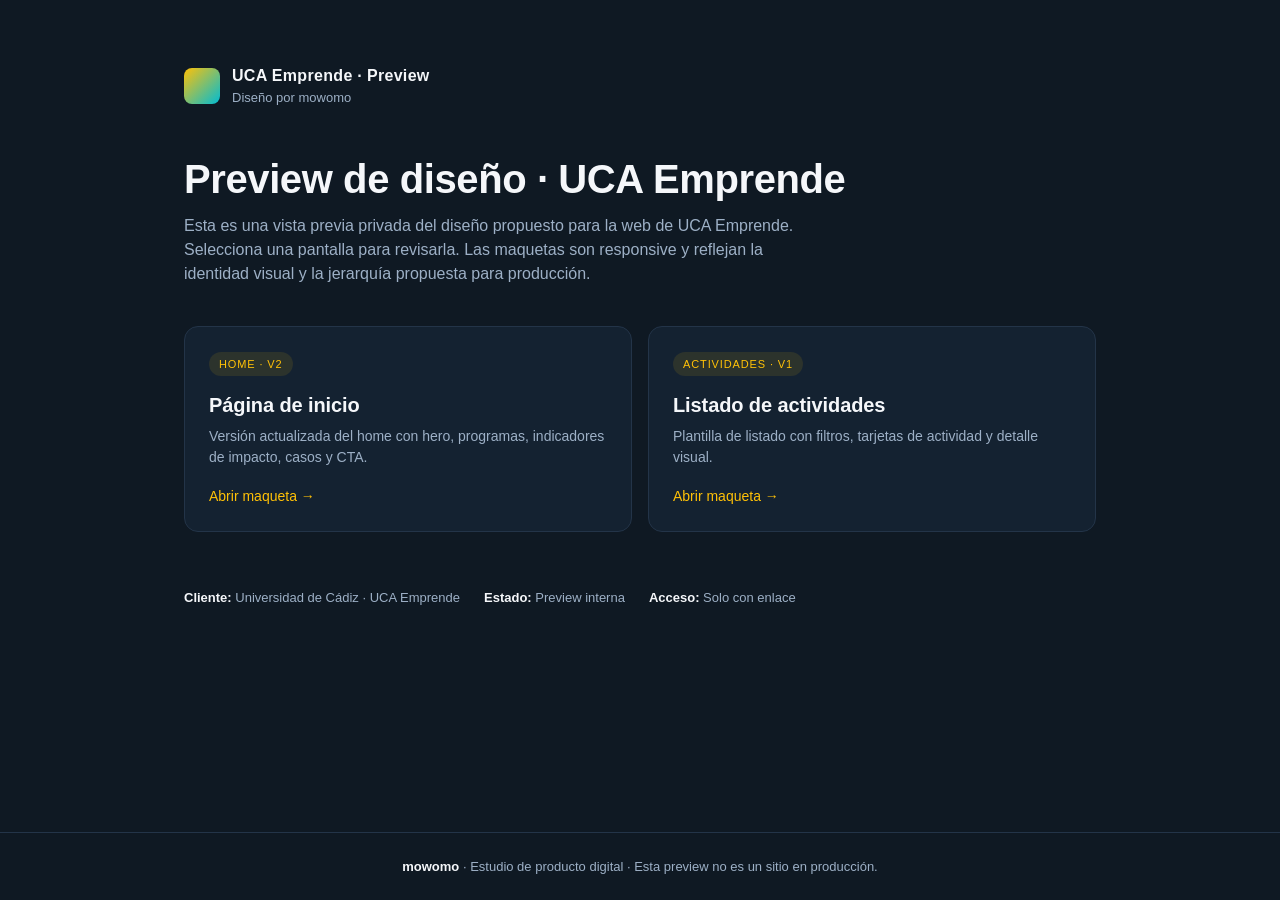
==== index.html @ f1058356 "feat: preview UCA Emprende (home v2 + actividades v1)" ====
<!DOCTYPE html>
<html lang="es">
<head>
<meta charset="UTF-8" />
<meta name="viewport" content="width=device-width, initial-scale=1.0" />
<meta name="robots" content="noindex, nofollow" />
<title>UCA Emprende · Preview de diseño</title>
<style>
  :root {
    --bg: #0F1923;
    --panel: #142231;
    --border: #233448;
    --text: #F5F7FA;
    --muted: #9DB0C6;
    --accent: #FFC107;
    --accent-2: #00BCD4;
  }
  *, *::before, *::after { box-sizing: border-box; }
  html, body { margin: 0; padding: 0; }
  body {
    background: var(--bg);
    color: var(--text);
    font-family: -apple-system, BlinkMacSystemFont, "Segoe UI", Roboto, "Helvetica Neue", Arial, sans-serif;
    min-height: 100vh;
    display: flex;
    flex-direction: column;
    line-height: 1.5;
  }
  main {
    flex: 1;
    max-width: 960px;
    margin: 0 auto;
    padding: 64px 24px;
    width: 100%;
  }
  header.brand {
    display: flex;
    align-items: center;
    gap: 12px;
    margin-bottom: 48px;
  }
  .brand-mark {
    width: 36px; height: 36px;
    border-radius: 8px;
    background: linear-gradient(135deg, var(--accent) 0%, var(--accent-2) 100%);
  }
  .brand-text { font-weight: 600; letter-spacing: 0.02em; }
  .brand-sub { color: var(--muted); font-size: 13px; }
  h1 {
    font-size: clamp(28px, 4vw, 40px);
    line-height: 1.15;
    margin: 0 0 12px;
    letter-spacing: -0.01em;
  }
  .lead {
    color: var(--muted);
    max-width: 640px;
    font-size: 16px;
    margin: 0 0 40px;
  }
  .grid {
    display: grid;
    grid-template-columns: 1fr;
    gap: 16px;
  }
  @media (min-width: 720px) {
    .grid { grid-template-columns: 1fr 1fr; }
  }
  .card {
    display: block;
    background: var(--panel);
    border: 1px solid var(--border);
    border-radius: 14px;
    padding: 24px;
    color: var(--text);
    text-decoration: none;
    transition: transform 0.15s ease, border-color 0.15s ease, background 0.15s ease;
  }
  .card:hover {
    transform: translateY(-2px);
    border-color: var(--accent);
    background: #182a3c;
  }
  .card-tag {
    display: inline-block;
    font-size: 11px;
    text-transform: uppercase;
    letter-spacing: 0.08em;
    color: var(--accent);
    background: rgba(255, 193, 7, 0.1);
    padding: 4px 10px;
    border-radius: 999px;
    margin-bottom: 14px;
  }
  .card h2 {
    margin: 0 0 6px;
    font-size: 20px;
    letter-spacing: -0.005em;
  }
  .card p {
    margin: 0;
    color: var(--muted);
    font-size: 14px;
  }
  .card-arrow {
    margin-top: 18px;
    color: var(--accent);
    font-size: 14px;
    font-weight: 500;
  }
  footer {
    border-top: 1px solid var(--border);
    padding: 24px;
    text-align: center;
    color: var(--muted);
    font-size: 13px;
  }
  footer strong { color: var(--text); font-weight: 600; }
  .meta {
    margin-top: 56px;
    display: flex;
    flex-wrap: wrap;
    gap: 12px 24px;
    color: var(--muted);
    font-size: 13px;
  }
  .meta b { color: var(--text); font-weight: 600; }
</style>
</head>
<body>
  <main>
    <header class="brand">
      <div class="brand-mark" aria-hidden="true"></div>
      <div>
        <div class="brand-text">UCA Emprende · Preview</div>
        <div class="brand-sub">Diseño por mowomo</div>
      </div>
    </header>

    <h1>Preview de diseño · UCA Emprende</h1>
    <p class="lead">
      Esta es una vista previa privada del diseño propuesto para la web de UCA Emprende.
      Selecciona una pantalla para revisarla. Las maquetas son responsive y reflejan
      la identidad visual y la jerarquía propuesta para producción.
    </p>

    <div class="grid">
      <a class="card" href="home-v2.html">
        <span class="card-tag">Home · v2</span>
        <h2>Página de inicio</h2>
        <p>Versión actualizada del home con hero, programas, indicadores de impacto, casos y CTA.</p>
        <div class="card-arrow">Abrir maqueta →</div>
      </a>

      <a class="card" href="actividades.html">
        <span class="card-tag">Actividades · v1</span>
        <h2>Listado de actividades</h2>
        <p>Plantilla de listado con filtros, tarjetas de actividad y detalle visual.</p>
        <div class="card-arrow">Abrir maqueta →</div>
      </a>
    </div>

    <div class="meta">
      <span><b>Cliente:</b> Universidad de Cádiz · UCA Emprende</span>
      <span><b>Estado:</b> Preview interna</span>
      <span><b>Acceso:</b> Solo con enlace</span>
    </div>
  </main>

  <footer>
    <strong>mowomo</strong> · Estudio de producto digital · Esta preview no es un sitio en producción.
  </footer>
</body>
</html>
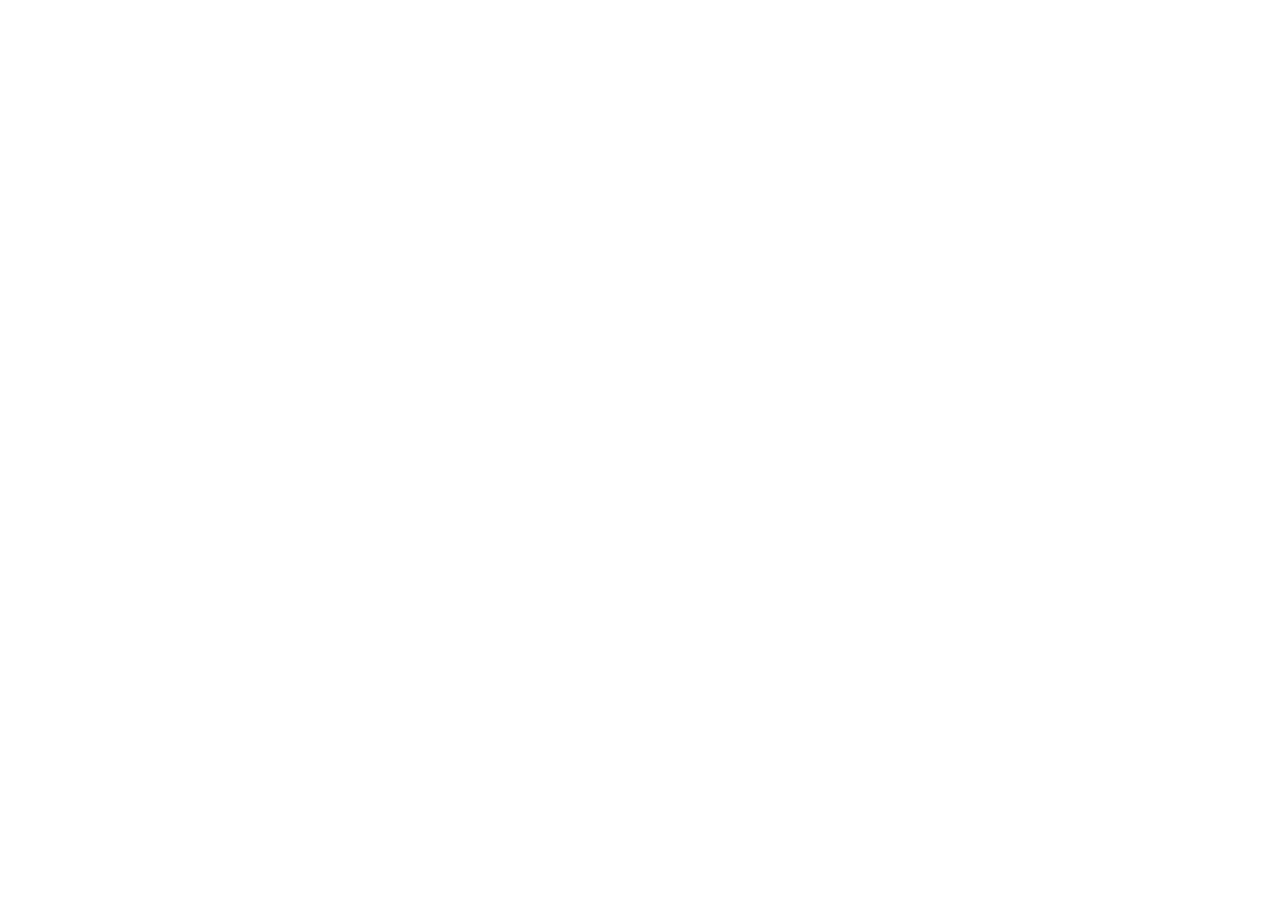
==== commit 6d16801d: "feat: nuevo diseno UCA Emprende (Nueva Home + Actividades, React+Babel standalone)" ====
--- a/index.html
+++ b/index.html
@@ -1,174 +1,80 @@
-<!DOCTYPE html>
+<!doctype html>
 <html lang="es">
 <head>
-<meta charset="UTF-8" />
-<meta name="viewport" content="width=device-width, initial-scale=1.0" />
-<meta name="robots" content="noindex, nofollow" />
-<title>UCA Emprende · Preview de diseño</title>
-<style>
-  :root {
-    --bg: #0F1923;
-    --panel: #142231;
-    --border: #233448;
-    --text: #F5F7FA;
-    --muted: #9DB0C6;
-    --accent: #FFC107;
-    --accent-2: #00BCD4;
-  }
-  *, *::before, *::after { box-sizing: border-box; }
-  html, body { margin: 0; padding: 0; }
-  body {
-    background: var(--bg);
-    color: var(--text);
-    font-family: -apple-system, BlinkMacSystemFont, "Segoe UI", Roboto, "Helvetica Neue", Arial, sans-serif;
-    min-height: 100vh;
-    display: flex;
-    flex-direction: column;
-    line-height: 1.5;
-  }
-  main {
-    flex: 1;
-    max-width: 960px;
-    margin: 0 auto;
-    padding: 64px 24px;
-    width: 100%;
-  }
-  header.brand {
-    display: flex;
-    align-items: center;
-    gap: 12px;
-    margin-bottom: 48px;
-  }
-  .brand-mark {
-    width: 36px; height: 36px;
-    border-radius: 8px;
-    background: linear-gradient(135deg, var(--accent) 0%, var(--accent-2) 100%);
-  }
-  .brand-text { font-weight: 600; letter-spacing: 0.02em; }
-  .brand-sub { color: var(--muted); font-size: 13px; }
-  h1 {
-    font-size: clamp(28px, 4vw, 40px);
-    line-height: 1.15;
-    margin: 0 0 12px;
-    letter-spacing: -0.01em;
-  }
-  .lead {
-    color: var(--muted);
-    max-width: 640px;
-    font-size: 16px;
-    margin: 0 0 40px;
-  }
-  .grid {
-    display: grid;
-    grid-template-columns: 1fr;
-    gap: 16px;
-  }
-  @media (min-width: 720px) {
-    .grid { grid-template-columns: 1fr 1fr; }
-  }
-  .card {
-    display: block;
-    background: var(--panel);
-    border: 1px solid var(--border);
-    border-radius: 14px;
-    padding: 24px;
-    color: var(--text);
-    text-decoration: none;
-    transition: transform 0.15s ease, border-color 0.15s ease, background 0.15s ease;
-  }
-  .card:hover {
-    transform: translateY(-2px);
-    border-color: var(--accent);
-    background: #182a3c;
-  }
-  .card-tag {
-    display: inline-block;
-    font-size: 11px;
-    text-transform: uppercase;
-    letter-spacing: 0.08em;
-    color: var(--accent);
-    background: rgba(255, 193, 7, 0.1);
-    padding: 4px 10px;
-    border-radius: 999px;
-    margin-bottom: 14px;
-  }
-  .card h2 {
-    margin: 0 0 6px;
-    font-size: 20px;
-    letter-spacing: -0.005em;
-  }
-  .card p {
-    margin: 0;
-    color: var(--muted);
-    font-size: 14px;
-  }
-  .card-arrow {
-    margin-top: 18px;
-    color: var(--accent);
-    font-size: 14px;
-    font-weight: 500;
-  }
-  footer {
-    border-top: 1px solid var(--border);
-    padding: 24px;
-    text-align: center;
-    color: var(--muted);
-    font-size: 13px;
-  }
-  footer strong { color: var(--text); font-weight: 600; }
-  .meta {
-    margin-top: 56px;
-    display: flex;
-    flex-wrap: wrap;
-    gap: 12px 24px;
-    color: var(--muted);
-    font-size: 13px;
-  }
-  .meta b { color: var(--text); font-weight: 600; }
-</style>
+  <meta charset="utf-8">
+  <meta name="viewport" content="width=1280">
+  <title>UCA Emprende — Nueva Home</title>
+  <link rel="stylesheet" href="colors_and_type.css">
+  <style>
+    html, body { margin: 0; padding: 0; background: var(--color-bg-base); color: var(--color-text-body); }
+    * { box-sizing: border-box; }
+    a { color: inherit; }
+    strong { font-weight: 700; }
+  </style>
+  <script src="https://unpkg.com/react@18.3.1/umd/react.development.js" integrity="sha384-hD6/rw4ppMLGNu3tX5cjIb+uRZ7UkRJ6BPkLpg4hAu/6onKUg4lLsHAs9EBPT82L" crossorigin="anonymous"></script>
+  <script src="https://unpkg.com/react-dom@18.3.1/umd/react-dom.development.js" integrity="sha384-u6aeetuaXnQ38mYT8rp6sbXaQe3NL9t+IBXmnYxwkUI2Hw4bsp2Wvmx4yRQF1uAm" crossorigin="anonymous"></script>
+  <script src="https://unpkg.com/@babel/standalone@7.29.0/babel.min.js" integrity="sha384-m08KidiNqLdpJqLq95G/LEi8Qvjl/xUYll3QILypMoQ65QorJ9Lvtp2RXYGBFj1y" crossorigin="anonymous"></script>
 </head>
 <body>
-  <main>
-    <header class="brand">
-      <div class="brand-mark" aria-hidden="true"></div>
-      <div>
-        <div class="brand-text">UCA Emprende · Preview</div>
-        <div class="brand-sub">Diseño por mowomo</div>
-      </div>
-    </header>
+  <div id="root"></div>
 
-    <h1>Preview de diseño · UCA Emprende</h1>
-    <p class="lead">
-      Esta es una vista previa privada del diseño propuesto para la web de UCA Emprende.
-      Selecciona una pantalla para revisarla. Las maquetas son responsive y reflejan
-      la identidad visual y la jerarquía propuesta para producción.
-    </p>
+  <script type="text/babel" src="src/Primitives.jsx"></script>
+  <script type="text/babel" src="src/Layout.jsx"></script>
+  <script type="text/babel" src="src/Cards.jsx"></script>
+  <script type="text/babel" src="src/HeroAnimationCompact.jsx"></script>
+  <script type="text/babel" src="src/HeroEditorial.jsx"></script>
+  <script type="text/babel" src="src/FlagshipAndActivities.jsx"></script>
+  <script type="text/babel" src="src/ServicesAndOlivillo.jsx"></script>
+  <script type="text/babel" src="src/StoriesAndNewsletter.jsx"></script>
+  <script type="text/babel" src="src/NuevaHome.jsx"></script>
+  <script type="text/babel" src="src/TweaksPanel.jsx"></script>
 
-    <div class="grid">
-      <a class="card" href="home-v2.html">
-        <span class="card-tag">Home · v2</span>
-        <h2>Página de inicio</h2>
-        <p>Versión actualizada del home con hero, programas, indicadores de impacto, casos y CTA.</p>
-        <div class="card-arrow">Abrir maqueta →</div>
-      </a>
+  <script type="text/babel">
+    const { useState, useEffect } = React;
 
-      <a class="card" href="actividades.html">
-        <span class="card-tag">Actividades · v1</span>
-        <h2>Listado de actividades</h2>
-        <p>Plantilla de listado con filtros, tarjetas de actividad y detalle visual.</p>
-        <div class="card-arrow">Abrir maqueta →</div>
-      </a>
-    </div>
+    const TWEAK_DEFAULTS = /*EDITMODE-BEGIN*/{
+      "accentIntensity": "normal",
+      "showFlagship": false,
+      "showStories": true,
+      "density": "airy"
+    }/*EDITMODE-END*/;
 
-    <div class="meta">
-      <span><b>Cliente:</b> Universidad de Cádiz · UCA Emprende</span>
-      <span><b>Estado:</b> Preview interna</span>
-      <span><b>Acceso:</b> Solo con enlace</span>
-    </div>
-  </main>
+    function App() {
+      const [tweaks, setTweaks] = useState(TWEAK_DEFAULTS);
+      const [editMode, setEditMode] = useState(false);
 
-  <footer>
-    <strong>mowomo</strong> · Estudio de producto digital · Esta preview no es un sitio en producción.
-  </footer>
+      useEffect(() => {
+        const handler = (e) => {
+          if (!e.data || typeof e.data !== "object") return;
+          if (e.data.type === "__activate_edit_mode") setEditMode(true);
+          if (e.data.type === "__deactivate_edit_mode") setEditMode(false);
+        };
+        window.addEventListener("message", handler);
+        try { window.parent.postMessage({ type: "__edit_mode_available" }, "*"); } catch (err) {}
+        return () => window.removeEventListener("message", handler);
+      }, []);
+
+      const navigate = (page) => {
+        // Por ahora sólo la home; navegación expone los IDs esperados por el layout
+        if (page === "actividades") {
+          window.scrollTo({ top: document.querySelector('[data-section="activities"]')?.offsetTop || 0, behavior: "smooth" });
+        }
+      };
+
+      return (
+        <div>
+          <IntranetBar />
+          <Header current="inicio" onNavigate={navigate} />
+          <div data-screen-label="01 Home">
+            <NuevaHome tweaks={tweaks} onNavigate={navigate} />
+          </div>
+          <Footer />
+          <TweaksPanel tweaks={tweaks} setTweaks={setTweaks} visible={editMode} />
+        </div>
+      );
+    }
+
+    ReactDOM.createRoot(document.getElementById("root")).render(<App />);
+  </script>
 </body>
 </html>
--- a/colors_and_type.css
+++ b/colors_and_type.css
@@ -0,0 +1,309 @@
+/* ============================================================
+   UCA EMPRENDE — Design Tokens (single source of truth)
+   Derived from Manual de Identidad Visual UCA + Manual de Estilo Web UCA
+   ============================================================ */
+
+/* Load Lato — obligatory family for all UCA.es system */
+/* Self-hosted files live in ./fonts — provided by the client */
+@font-face {
+  font-family: "Lato";
+  src: url("fonts/Lato-Thin.ttf") format("truetype");
+  font-weight: 100;
+  font-style: normal;
+  font-display: swap;
+}
+@font-face {
+  font-family: "Lato";
+  src: url("fonts/Lato-ThinItalic.ttf") format("truetype");
+  font-weight: 100;
+  font-style: italic;
+  font-display: swap;
+}
+@font-face {
+  font-family: "Lato";
+  src: url("fonts/Lato-Light.ttf") format("truetype");
+  font-weight: 300;
+  font-style: normal;
+  font-display: swap;
+}
+@font-face {
+  font-family: "Lato";
+  src: url("fonts/Lato-LightItalic.ttf") format("truetype");
+  font-weight: 300;
+  font-style: italic;
+  font-display: swap;
+}
+@font-face {
+  font-family: "Lato";
+  src: url("fonts/Lato-Regular.ttf") format("truetype");
+  font-weight: 400;
+  font-style: normal;
+  font-display: swap;
+}
+@font-face {
+  font-family: "Lato";
+  src: url("fonts/Lato-Italic.ttf") format("truetype");
+  font-weight: 400;
+  font-style: italic;
+  font-display: swap;
+}
+@font-face {
+  font-family: "Lato";
+  src: url("fonts/Lato-Bold.ttf") format("truetype");
+  font-weight: 700;
+  font-style: normal;
+  font-display: swap;
+}
+@font-face {
+  font-family: "Lato";
+  src: url("fonts/Lato-BoldItalic.ttf") format("truetype");
+  font-weight: 700;
+  font-style: italic;
+  font-display: swap;
+}
+@font-face {
+  font-family: "Lato";
+  src: url("fonts/Lato-Black.ttf") format("truetype");
+  font-weight: 900;
+  font-style: normal;
+  font-display: swap;
+}
+@font-face {
+  font-family: "Lato";
+  src: url("fonts/Lato-BlackItalic.ttf") format("truetype");
+  font-weight: 900;
+  font-style: italic;
+  font-display: swap;
+}
+
+:root {
+  /* ---------- BRAND ---------- */
+  --color-brand-primary: #005877;   /* Azul UCA · Pantone 308 */
+  --color-brand-accent:  #E87B00;   /* Naranja UCA · Pantone 152 */
+  --color-brand-neutral: #6B6E6D;   /* Gris UCA · Pantone Cool Gray 9 */
+
+  /* Hover variants (pre-computed) */
+  --color-brand-primary-hover: #004864;
+  --color-brand-accent-hover:  #cc6a00;
+
+  /* ---------- INSTITUTIONAL DARK (UCA web system) ---------- */
+  --color-header-dark:  #2e3d43;   /* Footer obligatorio, dark bands */
+  --color-header-mid:   #384850;   /* "Destacamos" blocks */
+  --color-header-light: #455a64;   /* Soft dark variant */
+
+  /* ---------- TEXT ---------- */
+  --color-text-primary:   #1a2428;  /* H1-H2, quasi-black with blue tint */
+  --color-text-body:      #3c3c3b;  /* Body copy · oficial UCA web */
+  --color-text-secondary: #6B6E6D;  /* Labels, metadata, captions */
+  --color-text-tertiary:  #9ca3af;  /* Placeholders, disabled */
+  --color-text-accent:    #E87B00;  /* Dates, actionable inline links */
+  --color-text-inverse:   #ffffff;
+
+  /* ---------- SURFACE ---------- */
+  --color-bg-base:         #ffffff;
+  --color-bg-alt:          #f7f9fb;  /* Banded sections with micro blue tint */
+  --color-bg-banda:        #ededed;  /* UCA official band grey */
+  --color-bg-muted:        #f0f2f5;  /* Neutral chips / badges */
+  --color-bg-dark:         #2e3d43;  /* Footer / dark blocks */
+  --color-bg-accent-tint:  #fff1e0;  /* Date badges, highlighted category pills */
+  --color-bg-brand-tint:   #e6f0f4;  /* Soft UCA-blue backgrounds */
+
+  /* ---------- BORDER ---------- */
+  --color-border-subtle:   #e5e7eb;
+  --color-border-default:  #d1d5db;
+  --color-border-strong:   #9ca3af;
+  --color-border-brand:    #005877;
+  --color-border-accent:   #E87B00;
+
+  /* ---------- SHADOWS (chromatic — UCA blue tint, never pure neutral) ---------- */
+  --shadow-none: none;
+  --shadow-sm:  0 1px 2px rgba(16,24,40,0.04);
+  --shadow-md:  0 1px 2px rgba(16,24,40,0.04), 0 2px 8px rgba(0,88,119,0.04);
+  --shadow-lg:  0 4px 12px rgba(16,24,40,0.06), 0 8px 24px rgba(0,88,119,0.08);
+  --shadow-xl:  0 12px 24px rgba(16,24,40,0.08), 0 24px 48px rgba(0,88,119,0.10);
+  --shadow-focus: 0 0 0 3px rgba(232,123,0,0.25);
+  --shadow-sticky: 0 1px 0 rgba(16,24,40,0.06), 0 4px 8px rgba(0,88,119,0.04);
+
+  /* ---------- RADIUS ---------- */
+  --radius-sm:   4px;     /* tags, micro-elements */
+  --radius-md:   8px;     /* buttons, inputs */
+  --radius-lg:   12px;    /* cards */
+  --radius-xl:   16px;    /* hero blocks */
+  --radius-2xl:  24px;    /* hero containers, modals */
+  --radius-full: 9999px;  /* pills */
+
+  /* ---------- SPACING (4px base) ---------- */
+  --space-0:  0;
+  --space-1:  4px;
+  --space-2:  8px;
+  --space-3:  12px;
+  --space-4:  16px;
+  --space-5:  20px;
+  --space-6:  24px;
+  --space-8:  32px;
+  --space-10: 40px;
+  --space-12: 48px;
+  --space-16: 64px;
+  --space-20: 80px;
+  --space-24: 96px;
+  --space-32: 128px;
+
+  /* ---------- LAYOUT ---------- */
+  --container-max: 1280px;   /* NEVER exceed: client requirement */
+  --container-wide: 1440px;  /* Hero-only when more visual presence needed */
+  --page-padding-desktop: 24px;
+  --page-padding-mobile:  16px;
+
+  /* ---------- BREAKPOINTS (for JS reference; CSS uses literals) ---------- */
+  --bp-sm: 640px;
+  --bp-md: 768px;
+  --bp-lg: 1024px;
+  --bp-xl: 1280px;
+  --bp-2xl: 1440px;
+
+  /* ---------- TYPOGRAPHY ---------- */
+  --font-family-primary: "Lato", -apple-system, BlinkMacSystemFont, "Segoe UI", Roboto, Oxygen, Ubuntu, sans-serif;
+
+  --font-weight-light:   300;
+  --font-weight-regular: 400;
+  --font-weight-bold:    700;
+  --font-weight-black:   900;
+
+  /* Type scale — desktop (see media queries below for mobile overrides) */
+  --fs-display-hero: 72px;  --lh-display-hero: 1.05;  --ls-display-hero: -0.02em;
+  --fs-h1: 56px;            --lh-h1: 1.1;             --ls-h1: -0.015em;
+  --fs-h2: 40px;            --lh-h2: 1.15;            --ls-h2: -0.01em;
+  --fs-h3: 28px;            --lh-h3: 1.2;             --ls-h3: -0.005em;
+  --fs-h4: 22px;            --lh-h4: 1.3;             --ls-h4: 0;
+  --fs-body-lg: 20px;       --lh-body-lg: 1.55;
+  --fs-body: 17px;          --lh-body: 1.6;
+  --fs-body-sm: 15px;       --lh-body-sm: 1.5;
+  --fs-caption: 13px;       --lh-caption: 1.4;        --ls-caption: 0.01em;
+  --fs-eyebrow: 14px;       --lh-eyebrow: 1.2;        --ls-eyebrow: 0.08em;
+  --fs-button: 16px;                                  --ls-button: 0.02em;
+  --fs-stat: 72px;          --lh-stat: 1;             --ls-stat: -0.02em;
+
+  /* ---------- MOTION ---------- */
+  --ease-standard: ease;
+  --ease-out:      cubic-bezier(0.2, 0.8, 0.2, 1);
+  --duration-fast:   150ms;
+  --duration-medium: 200ms;
+  --duration-slow:   300ms;
+}
+
+/* Mobile overrides (≤640px) */
+@media (max-width: 640px) {
+  :root {
+    --fs-display-hero: 40px; --lh-display-hero: 1.1;
+    --fs-h1: 34px;
+    --fs-h2: 28px;
+    --fs-h3: 22px;
+    --fs-h4: 18px;
+    --fs-body-lg: 18px;
+    --fs-body: 16px;
+    --fs-body-sm: 14px;
+    --fs-caption: 12px;
+    --fs-eyebrow: 13px;
+    --fs-stat: 48px;
+  }
+}
+
+/* ============================================================
+   SEMANTIC TYPE CLASSES — reach for these in UI rather than raw sizes
+   ============================================================ */
+
+html { font-family: var(--font-family-primary); }
+body {
+  font-family: var(--font-family-primary);
+  font-size: var(--fs-body);
+  line-height: var(--lh-body);
+  color: var(--color-text-body);
+  background: var(--color-bg-base);
+  -webkit-font-smoothing: antialiased;
+  -moz-osx-font-smoothing: grayscale;
+}
+
+h1, h2, h3, h4, h5, h6 {
+  font-family: var(--font-family-primary);
+  color: var(--color-text-primary);
+  margin: 0;
+}
+
+.display-hero {
+  font-size: var(--fs-display-hero);
+  line-height: var(--lh-display-hero);
+  letter-spacing: var(--ls-display-hero);
+  font-weight: var(--font-weight-black);
+}
+.h1 {
+  font-size: var(--fs-h1);
+  line-height: var(--lh-h1);
+  letter-spacing: var(--ls-h1);
+  font-weight: var(--font-weight-black);
+}
+.h2 {
+  font-size: var(--fs-h2);
+  line-height: var(--lh-h2);
+  letter-spacing: var(--ls-h2);
+  font-weight: var(--font-weight-bold);
+}
+.h3 {
+  font-size: var(--fs-h3);
+  line-height: var(--lh-h3);
+  letter-spacing: var(--ls-h3);
+  font-weight: var(--font-weight-bold);
+}
+.h4 {
+  font-size: var(--fs-h4);
+  line-height: var(--lh-h4);
+  font-weight: var(--font-weight-bold);
+}
+.eyebrow {
+  font-size: var(--fs-eyebrow);
+  line-height: var(--lh-eyebrow);
+  letter-spacing: var(--ls-eyebrow);
+  font-weight: var(--font-weight-bold);
+  text-transform: uppercase;
+  color: var(--color-brand-accent);
+  display: inline-block;
+}
+.body-lg   { font-size: var(--fs-body-lg); line-height: var(--lh-body-lg); }
+.body      { font-size: var(--fs-body);    line-height: var(--lh-body); }
+.body-sm   { font-size: var(--fs-body-sm); line-height: var(--lh-body-sm); }
+.caption {
+  font-size: var(--fs-caption);
+  line-height: var(--lh-caption);
+  letter-spacing: var(--ls-caption);
+  color: var(--color-text-secondary);
+}
+
+/* Container primitive */
+.container {
+  max-width: var(--container-max);
+  margin: 0 auto;
+  padding-left: var(--page-padding-desktop);
+  padding-right: var(--page-padding-desktop);
+}
+@media (max-width: 640px) {
+  .container {
+    padding-left: var(--page-padding-mobile);
+    padding-right: var(--page-padding-mobile);
+  }
+}
+
+/* Focus state — naranja ring, accesible siempre */
+*:focus-visible {
+  outline: none;
+  box-shadow: var(--shadow-focus);
+  border-radius: var(--radius-sm);
+}
+
+/* Respeto a prefers-reduced-motion */
+@media (prefers-reduced-motion: reduce) {
+  *, *::before, *::after {
+    animation-duration: 0.01ms !important;
+    animation-iteration-count: 1 !important;
+    transition-duration: 0.01ms !important;
+    scroll-behavior: auto !important;
+  }
+}
